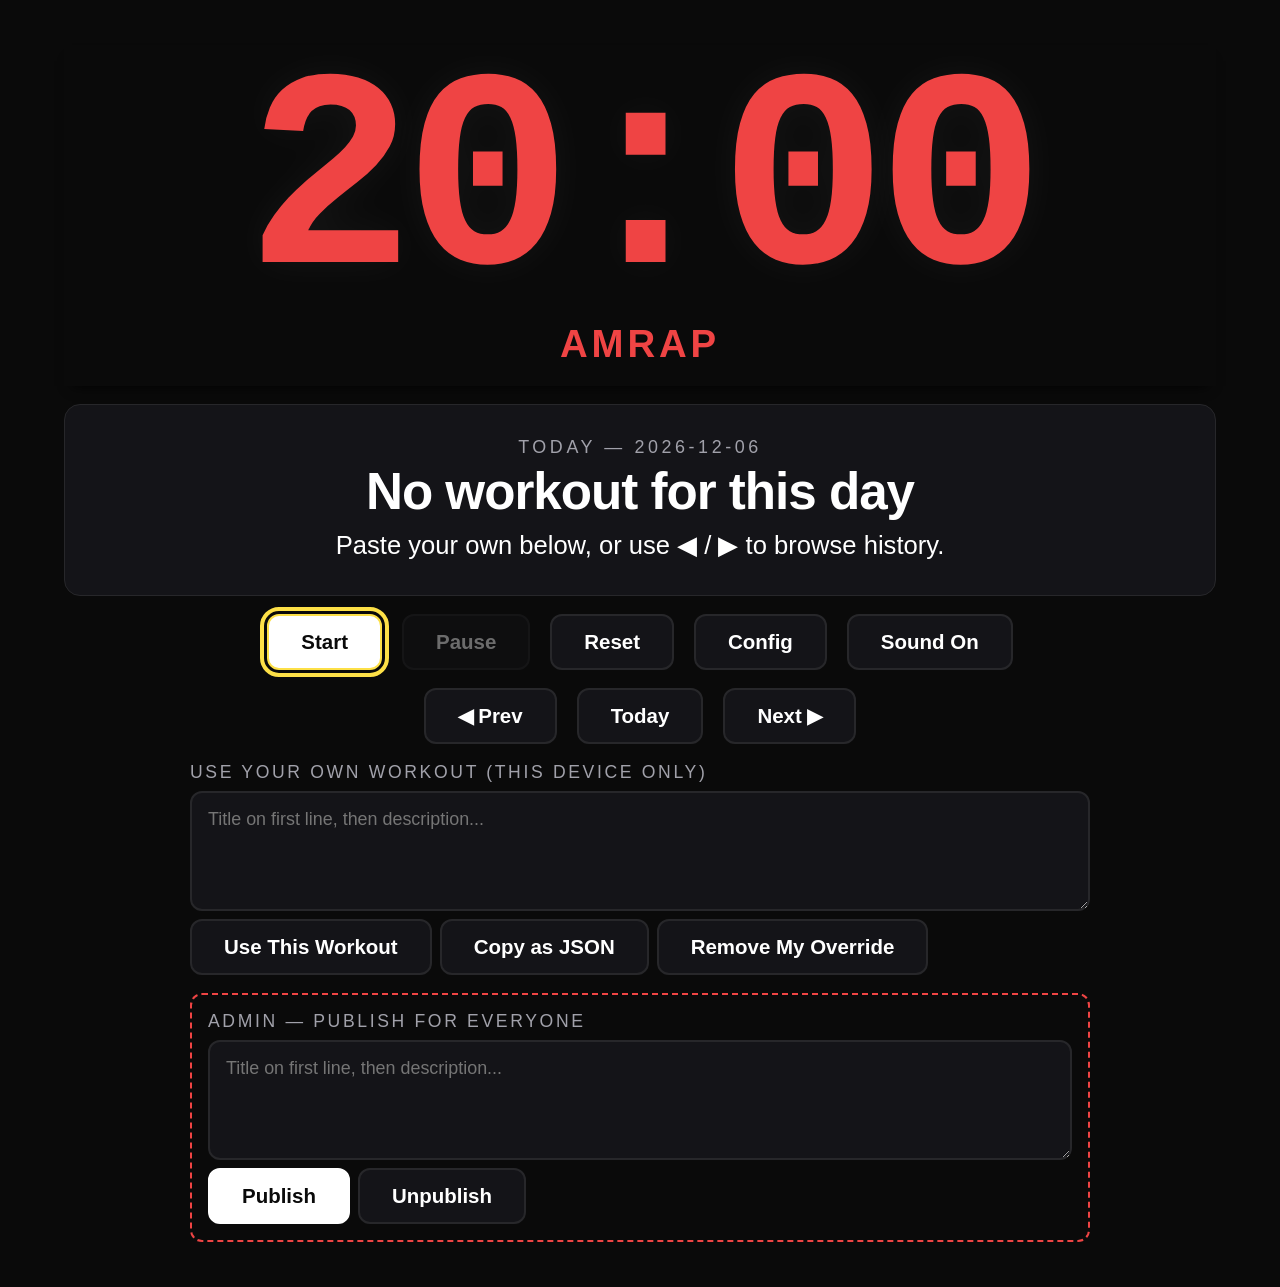
==== public/index.html @ 96ee786e "Add Worker + KV backend for owner-published workouts (Access-gated) Moves static files into public/," ====
<!doctype html>
<html lang="en">
<head>
  <meta charset="utf-8">
  <meta name="viewport" content="width=device-width, initial-scale=1, viewport-fit=cover">
  <meta name="theme-color" content="#0a0a0a">
  <title>boxclock</title>
  <link rel="stylesheet" href="styles.css">
</head>
<body>
  <main id="app" class="app" data-kind="idle">
    <section class="timer-area" aria-live="polite">
      <div id="timer" class="timer" aria-label="Timer">20:00</div>
      <div class="status-line">
        <span id="segment-label" class="segment-label">Ready</span>
        <span id="round-info" class="round-info" hidden></span>
      </div>
    </section>

    <section class="workout-area">
      <div class="workout-date" id="workout-date"></div>
      <h1 id="workout-title" class="workout-title">No workout loaded</h1>
      <pre id="workout-body" class="workout-body"></pre>
    </section>

    <nav class="controls" aria-label="Timer controls">
      <button id="btn-start" class="btn btn-primary" type="button">Start</button>
      <button id="btn-pause" class="btn" type="button" disabled>Pause</button>
      <button id="btn-reset" class="btn" type="button">Reset</button>
      <button id="btn-config" class="btn" type="button">Config</button>
      <button id="btn-mute" class="btn" type="button" aria-pressed="false">Sound On</button>
    </nav>

    <nav class="day-nav" aria-label="Day navigation">
      <button id="btn-prev" class="btn" type="button" aria-label="Previous day">&#9664; Prev</button>
      <button id="btn-today" class="btn" type="button">Today</button>
      <button id="btn-next" class="btn" type="button" aria-label="Next day">Next &#9654;</button>
    </nav>

    <section class="paste-area">
      <label for="paste-box" class="paste-label">Use your own workout (this device only)</label>
      <textarea id="paste-box" class="paste-box" rows="4" placeholder="Title on first line, then description..."></textarea>
      <div class="paste-actions">
        <button id="btn-paste-save" class="btn" type="button">Use This Workout</button>
        <button id="btn-paste-copy" class="btn" type="button">Copy as JSON</button>
        <button id="btn-paste-clear" class="btn" type="button">Remove My Override</button>
      </div>
    </section>

    <section class="admin-area" id="admin-area" hidden>
      <label for="admin-box" class="paste-label">Admin — publish for everyone</label>
      <textarea id="admin-box" class="paste-box" rows="4" placeholder="Title on first line, then description..."></textarea>
      <div class="paste-actions">
        <button id="btn-admin-publish" class="btn btn-primary" type="button">Publish</button>
        <button id="btn-admin-delete" class="btn" type="button">Unpublish</button>
        <span id="admin-status" class="admin-status" aria-live="polite"></span>
      </div>
    </section>
  </main>

  <dialog id="config-dialog" class="config-dialog" aria-labelledby="config-title">
    <form method="dialog" class="config-form" id="config-form">
      <h2 id="config-title">Timer Config</h2>

      <div class="preset-grid" role="tablist" aria-label="Timer presets">
        <button type="button" class="preset-btn" data-preset="amrap" data-index="1">1. AMRAP</button>
        <button type="button" class="preset-btn" data-preset="forTime" data-index="2">2. For Time</button>
        <button type="button" class="preset-btn" data-preset="emom" data-index="3">3. EMOM</button>
        <button type="button" class="preset-btn" data-preset="intervals" data-index="4">4. Intervals</button>
        <button type="button" class="preset-btn" data-preset="stopwatch" data-index="5">5. Stopwatch</button>
        <button type="button" class="preset-btn" data-preset="circuit" data-index="6">6. Circuit</button>
      </div>

      <div id="config-fields" class="config-fields"></div>

      <div class="config-actions">
        <button type="button" id="btn-config-save" class="btn btn-primary">Save</button>
        <button type="button" id="btn-config-cancel" class="btn">Cancel</button>
      </div>
    </form>
  </dialog>

  <script type="module" src="app.js"></script>
</body>
</html>
---- public/styles.css ----
:root {
  --bg: #0a0a0a;
  --fg: #ffffff;
  --muted: #a1a1aa;
  --panel: #141418;
  --border: #27272a;
  --accent: #ffffff;
  --accent-work: #ef4444;
  --accent-rest: #22c55e;
  --accent-station: #3b82f6;
  --focus: #fde047;
  --safe: 5vh 5vw;
}

* { box-sizing: border-box; }

html, body {
  margin: 0;
  padding: 0;
  background: var(--bg);
  color: var(--fg);
  font-family: -apple-system, BlinkMacSystemFont, "Segoe UI", Roboto, sans-serif;
  min-height: 100vh;
}

/* overflow-x: clip avoids making the body a scroll container, which
   would break position: sticky on the timer. Clip is visually the same
   as hidden here. */
html { overflow-x: clip; }

body {
  /* TV overscan safe area */
  padding: var(--safe);
}

.app {
  display: grid;
  grid-template-rows: auto auto auto auto auto;
  gap: clamp(1rem, 2vh, 2rem);
  max-width: 1600px;
  margin: 0 auto;
  transition: --accent 400ms ease;
}

/* --- Timer --- */

.timer-area {
  text-align: center;
  padding: 1rem 0 1.25rem;
  position: sticky;
  top: 0;
  z-index: 10;
  background: var(--bg);
  /* Soft fade into the content below so scrolling text doesn't butt up hard */
  box-shadow: 0 8px 12px -8px rgba(0, 0, 0, 0.9);
}

.timer {
  font-family: ui-monospace, "SF Mono", Menlo, Consolas, monospace;
  font-size: clamp(8rem, 22vw, 20rem);
  font-weight: 700;
  line-height: 0.9;
  letter-spacing: -0.04em;
  font-variant-numeric: tabular-nums;
  color: var(--accent);
  transition: color 250ms ease;
  text-shadow: 0 0 40px rgba(255,255,255,0.05);
}

.status-line {
  margin-top: 0.5rem;
  display: flex;
  justify-content: center;
  gap: clamp(1rem, 3vw, 3rem);
  align-items: baseline;
  flex-wrap: wrap;
}

.segment-label {
  font-size: clamp(1.5rem, 3vw, 3rem);
  font-weight: 800;
  text-transform: uppercase;
  letter-spacing: 0.1em;
  color: var(--accent);
  transition: color 250ms ease;
}

.round-info {
  font-size: clamp(1rem, 2vw, 2rem);
  font-weight: 500;
  color: var(--muted);
  font-variant-numeric: tabular-nums;
}

/* Segment-kind accents */
.app[data-kind="work"]    { --accent: var(--accent-work); }
.app[data-kind="rest"]    { --accent: var(--accent-rest); }
.app[data-kind="station"] { --accent: var(--accent-station); }
.app[data-kind="done"]    { --accent: var(--accent-rest); }
.app[data-kind="pre"]     { --accent: var(--focus); }

/* Pulsing in last 3 seconds of a segment */
.app[data-warn="true"] .timer { animation: pulse 1s ease-in-out infinite; }
@keyframes pulse {
  0%, 100% { transform: scale(1); }
  50% { transform: scale(1.03); }
}

/* --- Workout card --- */

.workout-area {
  background: var(--panel);
  border: 1px solid var(--border);
  border-radius: 1rem;
  padding: clamp(1rem, 3vw, 2rem);
  text-align: center;
}

.workout-date {
  font-size: clamp(0.9rem, 1.4vw, 1.25rem);
  color: var(--muted);
  text-transform: uppercase;
  letter-spacing: 0.2em;
  margin-bottom: 0.25rem;
}

.workout-title {
  font-size: clamp(2rem, 4vw, 4rem);
  margin: 0 0 0.5rem 0;
  font-weight: 800;
  letter-spacing: -0.02em;
}

.workout-body {
  font-size: clamp(1.25rem, 2vw, 2.5rem);
  white-space: pre-wrap;
  margin: 0;
  font-family: inherit;
  line-height: 1.3;
  color: var(--fg);
}

/* --- Buttons --- */

.controls, .day-nav {
  display: flex;
  flex-wrap: wrap;
  gap: clamp(0.5rem, 1vw, 1rem);
  justify-content: center;
}

.btn {
  appearance: none;
  background: var(--panel);
  color: var(--fg);
  border: 2px solid var(--border);
  border-radius: 0.75rem;
  padding: clamp(0.75rem, 1.5vh, 1.25rem) clamp(1rem, 2.5vw, 2rem);
  font-size: clamp(1rem, 1.6vw, 1.5rem);
  font-weight: 600;
  cursor: pointer;
  min-width: 7rem;
  min-height: 3.5rem;
  transition: transform 100ms ease, border-color 150ms ease, background 150ms ease;
  font-family: inherit;
}

.btn:hover:not(:disabled) { border-color: var(--muted); }
.btn:active:not(:disabled) { transform: scale(0.97); }

.btn:focus-visible {
  outline: 4px solid var(--focus);
  outline-offset: 3px;
  border-color: var(--focus);
}

.btn:disabled {
  opacity: 0.4;
  cursor: not-allowed;
}

.btn-primary {
  background: var(--fg);
  color: var(--bg);
  border-color: var(--fg);
}
.btn-primary:hover:not(:disabled) { border-color: var(--focus); }

/* --- Paste box --- */

.paste-area {
  display: grid;
  gap: 0.5rem;
  max-width: 900px;
  margin: 0 auto;
  width: 100%;
}

.paste-label {
  font-size: clamp(0.9rem, 1.4vw, 1.1rem);
  color: var(--muted);
  text-transform: uppercase;
  letter-spacing: 0.15em;
}

.paste-box {
  width: 100%;
  background: var(--panel);
  color: var(--fg);
  border: 2px solid var(--border);
  border-radius: 0.75rem;
  padding: 1rem;
  font-size: clamp(1rem, 1.4vw, 1.25rem);
  font-family: inherit;
  resize: vertical;
}

.paste-box:focus-visible {
  outline: 4px solid var(--focus);
  outline-offset: 2px;
  border-color: var(--focus);
}

.paste-actions {
  display: flex;
  gap: 0.5rem;
  flex-wrap: wrap;
  align-items: center;
}

/* --- Admin area (only visible with ?admin=1) --- */

.admin-area {
  display: grid;
  gap: 0.5rem;
  max-width: 900px;
  margin: 0 auto;
  width: 100%;
  padding: 1rem;
  border: 2px dashed var(--accent-work);
  border-radius: 0.75rem;
}

.admin-status {
  color: var(--muted);
  font-size: clamp(0.9rem, 1.4vw, 1.1rem);
  margin-left: 0.5rem;
}
.admin-status[data-state="ok"]   { color: var(--accent-rest); }
.admin-status[data-state="err"]  { color: var(--accent-work); }

/* --- Config dialog --- */

.config-dialog {
  background: var(--panel);
  color: var(--fg);
  border: 2px solid var(--border);
  border-radius: 1rem;
  padding: clamp(1rem, 3vw, 2rem);
  max-width: min(90vw, 700px);
  width: 100%;
  max-height: 90vh;
  overflow: auto;
}

.config-dialog::backdrop {
  background: rgba(0, 0, 0, 0.75);
  backdrop-filter: blur(4px);
}

.config-dialog h2 {
  margin: 0 0 1rem 0;
  font-size: clamp(1.5rem, 2.5vw, 2rem);
}

.preset-grid {
  display: grid;
  grid-template-columns: repeat(auto-fit, minmax(140px, 1fr));
  gap: 0.5rem;
  margin-bottom: 1.5rem;
}

.preset-btn {
  appearance: none;
  background: var(--bg);
  color: var(--fg);
  border: 2px solid var(--border);
  border-radius: 0.5rem;
  padding: 0.75rem;
  font-size: clamp(0.9rem, 1.4vw, 1.1rem);
  font-weight: 600;
  cursor: pointer;
  font-family: inherit;
}

.preset-btn:focus-visible {
  outline: 3px solid var(--focus);
  outline-offset: 2px;
}

.preset-btn[aria-selected="true"] {
  background: var(--fg);
  color: var(--bg);
  border-color: var(--fg);
}

.config-fields {
  display: grid;
  gap: 1rem;
  margin-bottom: 1.5rem;
}

.config-fields label {
  display: grid;
  gap: 0.25rem;
  font-size: clamp(0.95rem, 1.4vw, 1.1rem);
}

.config-fields .hint {
  color: var(--muted);
  font-size: 0.9em;
}

.config-fields input[type="number"],
.config-fields input[type="text"] {
  background: var(--bg);
  color: var(--fg);
  border: 2px solid var(--border);
  border-radius: 0.5rem;
  padding: 0.6rem 0.75rem;
  font-size: clamp(1rem, 1.4vw, 1.1rem);
  font-family: inherit;
}

.config-fields input:focus-visible {
  outline: 3px solid var(--focus);
  outline-offset: 2px;
  border-color: var(--focus);
}

.stations-list {
  display: grid;
  gap: 0.5rem;
}

.station-row {
  display: grid;
  grid-template-columns: 1fr 6rem auto;
  gap: 0.5rem;
  align-items: center;
}

.station-row input[type="text"] { min-width: 0; }

.station-actions {
  display: flex;
  gap: 0.5rem;
  justify-content: flex-end;
}

.btn-sm {
  min-width: auto;
  min-height: auto;
  padding: 0.5rem 0.75rem;
  font-size: 0.95rem;
}

.config-actions {
  display: flex;
  justify-content: flex-end;
  gap: 0.5rem;
}

/* --- Responsive --- */

@media (max-width: 640px) {
  :root { --safe: 2vh 3vw; }
  .timer { font-size: clamp(5rem, 28vw, 10rem); }
  .btn { min-width: 5.5rem; }
  .station-row { grid-template-columns: 1fr 5rem auto; }
}

@media (min-width: 1200px) {
  /* Likely a TV — keep generous spacing */
  .controls, .day-nav { gap: 1.25rem; }
}

/* Reduce motion */
@media (prefers-reduced-motion: reduce) {
  .app[data-warn="true"] .timer { animation: none; }
  * { transition: none !important; }
}
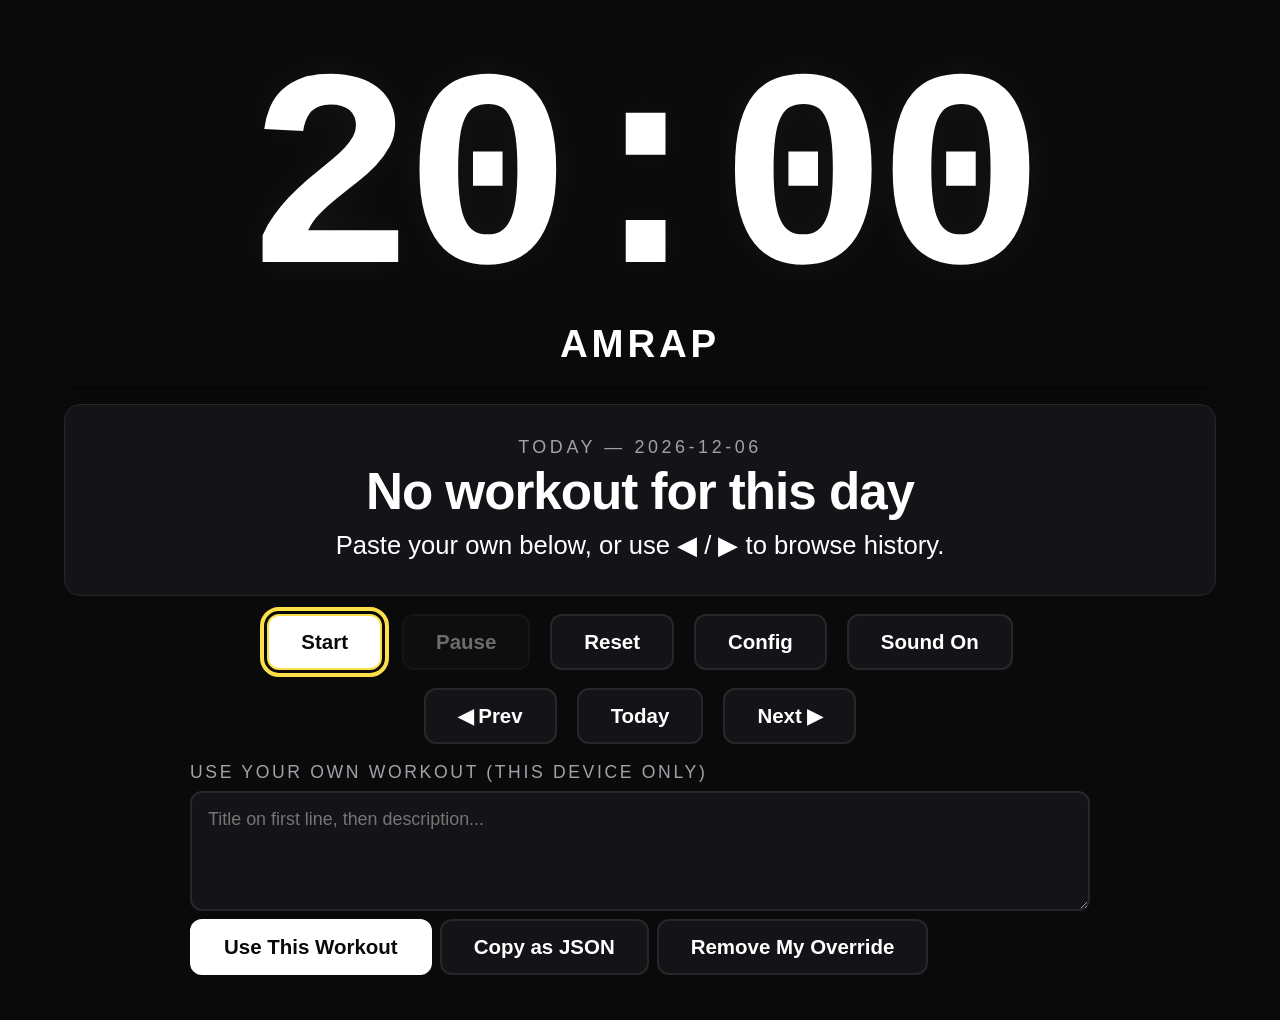
==== commit 983eae06: "UI polish: neutral idle timer, primary paste button, admin banner 1. Timer/label stay white-on-black" ====
--- a/public/index.html
+++ b/public/index.html
@@ -8,6 +8,7 @@
   <link rel="stylesheet" href="styles.css">
 </head>
 <body>
+  <div id="admin-banner" class="admin-banner" hidden>Admin Mode &middot; Publish enabled</div>
   <main id="app" class="app" data-kind="idle">
     <section class="timer-area" aria-live="polite">
       <div id="timer" class="timer" aria-label="Timer">20:00</div>
@@ -41,7 +42,7 @@
       <label for="paste-box" class="paste-label">Use your own workout (this device only)</label>
       <textarea id="paste-box" class="paste-box" rows="4" placeholder="Title on first line, then description..."></textarea>
       <div class="paste-actions">
-        <button id="btn-paste-save" class="btn" type="button">Use This Workout</button>
+        <button id="btn-paste-save" class="btn btn-primary" type="button">Use This Workout</button>
         <button id="btn-paste-copy" class="btn" type="button">Copy as JSON</button>
         <button id="btn-paste-clear" class="btn" type="button">Remove My Override</button>
       </div>
--- a/public/styles.css
+++ b/public/styles.css
@@ -228,7 +228,29 @@
   align-items: center;
 }
 
+/* --- Admin mode banner (only visible with ?admin=1) --- */
+
+.admin-banner[hidden] { display: none; }
+
+.admin-banner {
+  /* Negative margin escapes the body's safe-area padding so the bar
+     spans the full viewport. Inner padding keeps the text inside the
+     5% TV-safe zone. */
+  margin: -5vh -5vw 1.5rem;
+  padding: 0.6rem 5vw;
+  background: var(--accent-work);
+  color: #fff;
+  text-align: center;
+  font-weight: 800;
+  text-transform: uppercase;
+  letter-spacing: 0.2em;
+  font-size: clamp(0.8rem, 1.2vw, 1rem);
+}
+
 /* --- Admin area (only visible with ?admin=1) --- */
+
+/* [hidden] must win over display: grid below. */
+.admin-area[hidden] { display: none; }
 
 .admin-area {
   display: grid;
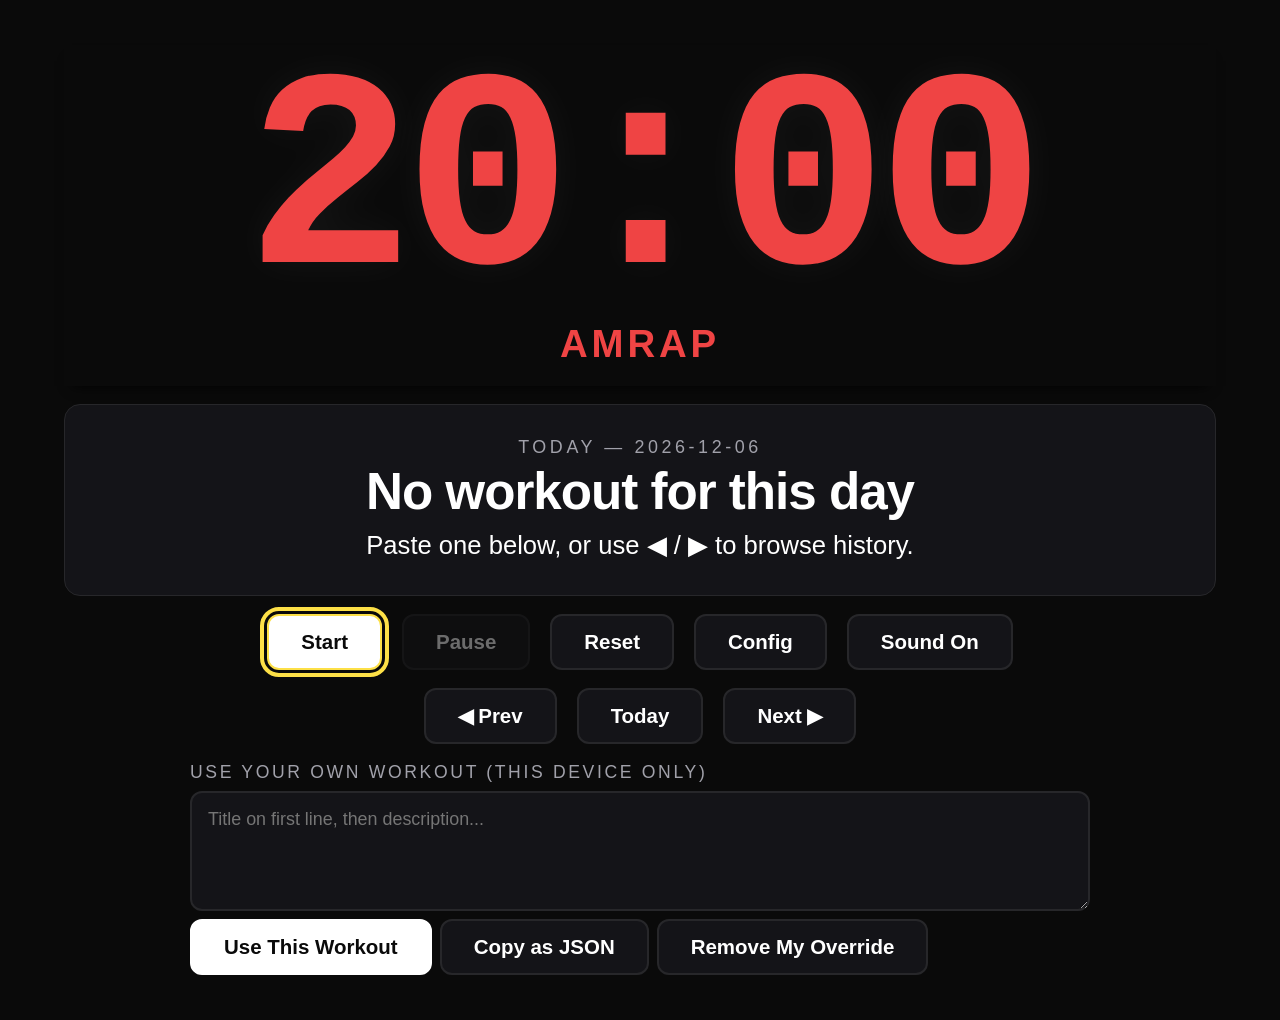
==== commit 17c3d70c: "Move admin UI from ?admin=1 to /admin (Access-gated path) Before: admin mode activated on ?admin=1 q" ====
--- a/public/index.html
+++ b/public/index.html
@@ -4,6 +4,10 @@
   <meta charset="utf-8">
   <meta name="viewport" content="width=device-width, initial-scale=1, viewport-fit=cover">
   <meta name="theme-color" content="#0a0a0a">
+  <!-- Anchors asset URLs to the site root so the app loads correctly
+       when served at /admin (Cloudflare Access-gated path) and not
+       just at /. Without this, /admin/styles.css etc. would 404. -->
+  <base href="/">
   <title>boxclock</title>
   <link rel="stylesheet" href="styles.css">
 </head>
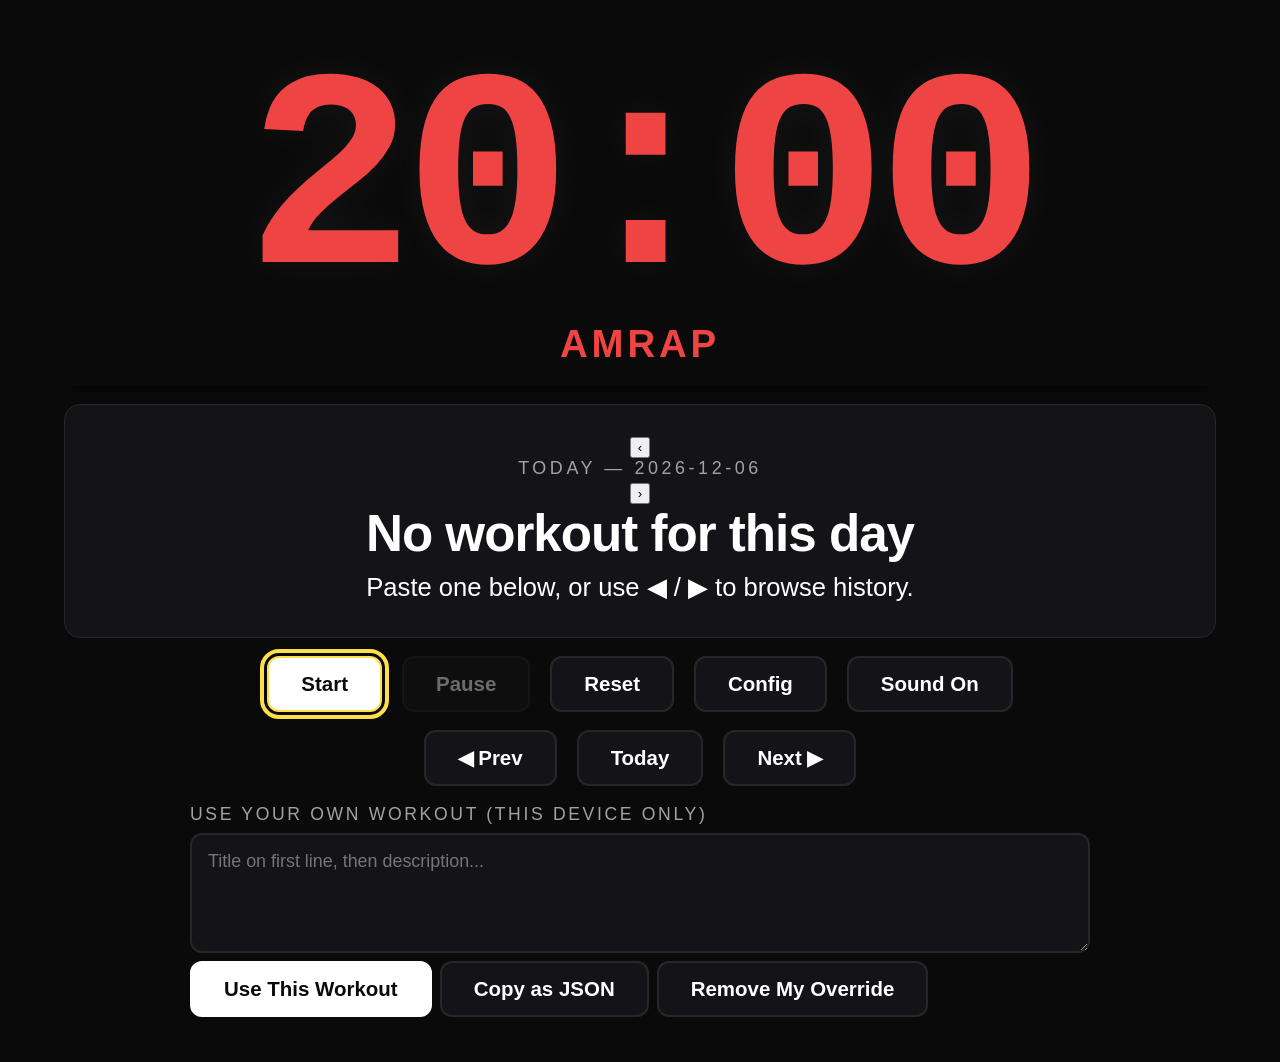
==== commit 722bba02: "UI polish round 2: spacing, date picker, sound icon, config modal Four changes bundled together — al" ====
--- a/public/index.html
+++ b/public/index.html
@@ -23,7 +23,11 @@
     </section>
 
     <section class="workout-area">
-      <div class="workout-date" id="workout-date"></div>
+      <div class="date-row">
+        <button id="btn-date-prev" class="date-arrow" type="button" aria-label="Previous day">&lsaquo;</button>
+        <div class="workout-date" id="workout-date"></div>
+        <button id="btn-date-next" class="date-arrow" type="button" aria-label="Next day">&rsaquo;</button>
+      </div>
       <h1 id="workout-title" class="workout-title">No workout loaded</h1>
       <pre id="workout-body" class="workout-body"></pre>
     </section>
@@ -33,7 +37,18 @@
       <button id="btn-pause" class="btn" type="button" disabled>Pause</button>
       <button id="btn-reset" class="btn" type="button">Reset</button>
       <button id="btn-config" class="btn" type="button">Config</button>
-      <button id="btn-mute" class="btn" type="button" aria-pressed="false">Sound On</button>
+      <button id="btn-mute" class="btn btn-icon" type="button" aria-pressed="false" aria-label="Toggle sound">
+        <svg class="icon icon-sound-on" viewBox="0 0 24 24" width="28" height="28" fill="none" stroke="currentColor" stroke-width="2" stroke-linecap="round" stroke-linejoin="round" aria-hidden="true">
+          <polygon points="11 5 6 9 2 9 2 15 6 15 11 19 11 5"/>
+          <path d="M19.07 4.93a10 10 0 0 1 0 14.14"/>
+          <path d="M15.54 8.46a5 5 0 0 1 0 7.07"/>
+        </svg>
+        <svg class="icon icon-sound-off" viewBox="0 0 24 24" width="28" height="28" fill="none" stroke="currentColor" stroke-width="2" stroke-linecap="round" stroke-linejoin="round" aria-hidden="true">
+          <polygon points="11 5 6 9 2 9 2 15 6 15 11 19 11 5"/>
+          <line x1="23" y1="9" x2="17" y2="15"/>
+          <line x1="17" y1="9" x2="23" y2="15"/>
+        </svg>
+      </button>
     </nav>
 
     <nav class="day-nav" aria-label="Day navigation">
--- a/public/styles.css
+++ b/public/styles.css
@@ -36,7 +36,7 @@
 .app {
   display: grid;
   grid-template-rows: auto auto auto auto auto;
-  gap: clamp(1rem, 2vh, 2rem);
+  gap: clamp(0.5rem, 1.2vh, 1.25rem);
   max-width: 1600px;
   margin: 0 auto;
   transition: --accent 400ms ease;
@@ -112,16 +112,46 @@
   background: var(--panel);
   border: 1px solid var(--border);
   border-radius: 1rem;
-  padding: clamp(1rem, 3vw, 2rem);
+  padding: clamp(0.75rem, 2.5vw, 2rem);
   text-align: center;
 }
 
+/* Date row: ‹  TODAY — 2026-04-22  › */
+.date-row {
+  display: flex;
+  align-items: center;
+  justify-content: center;
+  gap: 0.5rem;
+  margin-bottom: 0.5rem;
+}
+
 .workout-date {
-  font-size: clamp(0.9rem, 1.4vw, 1.25rem);
+  font-size: clamp(0.95rem, 1.5vw, 1.35rem);
   color: var(--muted);
   text-transform: uppercase;
   letter-spacing: 0.2em;
-  margin-bottom: 0.25rem;
+  font-variant-numeric: tabular-nums;
+  white-space: nowrap;
+}
+
+.date-arrow {
+  appearance: none;
+  background: transparent;
+  border: none;
+  color: var(--muted);
+  font-size: clamp(1.5rem, 3vw, 2.25rem);
+  line-height: 1;
+  cursor: pointer;
+  padding: 0.25rem 0.75rem;
+  border-radius: 0.5rem;
+  font-family: inherit;
+  transition: color 120ms ease, background 120ms ease;
+}
+.date-arrow:hover { color: var(--fg); background: rgba(255, 255, 255, 0.05); }
+.date-arrow:focus-visible {
+  outline: 3px solid var(--focus);
+  outline-offset: 2px;
+  color: var(--fg);
 }
 
 .workout-title {
@@ -185,6 +215,22 @@
   border-color: var(--fg);
 }
 .btn-primary:hover:not(:disabled) { border-color: var(--focus); }
+
+/* Icon-only button (speaker mute toggle).
+   Width is narrower than a label-text button and the two SVGs share
+   the same slot, with aria-pressed driving which one is visible. */
+.btn-icon {
+  min-width: 4rem;
+  padding-left: 1rem;
+  padding-right: 1rem;
+  display: inline-flex;
+  align-items: center;
+  justify-content: center;
+}
+.btn-icon .icon { display: block; }
+#btn-mute[aria-pressed="false"] .icon-sound-off { display: none; }
+#btn-mute[aria-pressed="true"]  .icon-sound-on  { display: none; }
+#btn-mute[aria-pressed="true"]  { color: var(--muted); }
 
 /* --- Paste box --- */
 
@@ -297,9 +343,11 @@
 
 .preset-grid {
   display: grid;
-  grid-template-columns: repeat(auto-fit, minmax(140px, 1fr));
-  gap: 0.5rem;
-  margin-bottom: 1.5rem;
+  grid-template-columns: repeat(auto-fit, minmax(150px, 1fr));
+  gap: 0.5rem;
+  margin-bottom: 1.25rem;
+  padding-bottom: 1.25rem;
+  border-bottom: 1px solid var(--border);
 }
 
 .preset-btn {
@@ -308,12 +356,15 @@
   color: var(--fg);
   border: 2px solid var(--border);
   border-radius: 0.5rem;
-  padding: 0.75rem;
-  font-size: clamp(0.9rem, 1.4vw, 1.1rem);
+  padding: 0.85rem 0.75rem;
+  font-size: clamp(0.95rem, 1.5vw, 1.1rem);
   font-weight: 600;
   cursor: pointer;
   font-family: inherit;
-}
+  min-height: 3rem;
+  transition: border-color 120ms ease, background 120ms ease;
+}
+.preset-btn:hover:not([aria-selected="true"]) { border-color: var(--muted); }
 
 .preset-btn:focus-visible {
   outline: 3px solid var(--focus);
@@ -324,23 +375,28 @@
   background: var(--fg);
   color: var(--bg);
   border-color: var(--fg);
+  box-shadow: 0 0 0 3px rgba(255, 255, 255, 0.08);
 }
 
 .config-fields {
   display: grid;
-  gap: 1rem;
-  margin-bottom: 1.5rem;
-}
+  gap: 0.875rem;
+  margin-bottom: 1.25rem;
+}
+.config-fields:empty { margin-bottom: 0; }
 
 .config-fields label {
   display: grid;
-  gap: 0.25rem;
-  font-size: clamp(0.95rem, 1.4vw, 1.1rem);
+  gap: 0.35rem;
+  font-size: clamp(0.95rem, 1.4vw, 1.05rem);
+  font-weight: 500;
 }
 
 .config-fields .hint {
   color: var(--muted);
   font-size: 0.9em;
+  font-weight: 400;
+  font-variant-numeric: tabular-nums;
 }
 
 .config-fields input[type="number"],
@@ -396,10 +452,18 @@
 /* --- Responsive --- */
 
 @media (max-width: 640px) {
-  :root { --safe: 2vh 3vw; }
+  /* No TV overscan on phones — reclaim the edge padding for content. */
+  :root { --safe: 1.25vh 3vw; }
   .timer { font-size: clamp(5rem, 28vw, 10rem); }
-  .btn { min-width: 5.5rem; }
+  .timer-area { padding: 0.5rem 0 0.75rem; }
+  .btn { min-width: 5.5rem; min-height: 3rem; padding: 0.6rem 1rem; }
   .station-row { grid-template-columns: 1fr 5rem auto; }
+  .app { gap: 0.6rem; }
+  .workout-area { padding: 0.75rem 1rem; }
+  .workout-title { font-size: clamp(1.5rem, 6vw, 2.5rem); }
+  .workout-body { font-size: clamp(1rem, 4.5vw, 1.5rem); }
+  .controls, .day-nav, .paste-actions { gap: 0.4rem; }
+  .paste-box { padding: 0.6rem; }
 }
 
 @media (min-width: 1200px) {
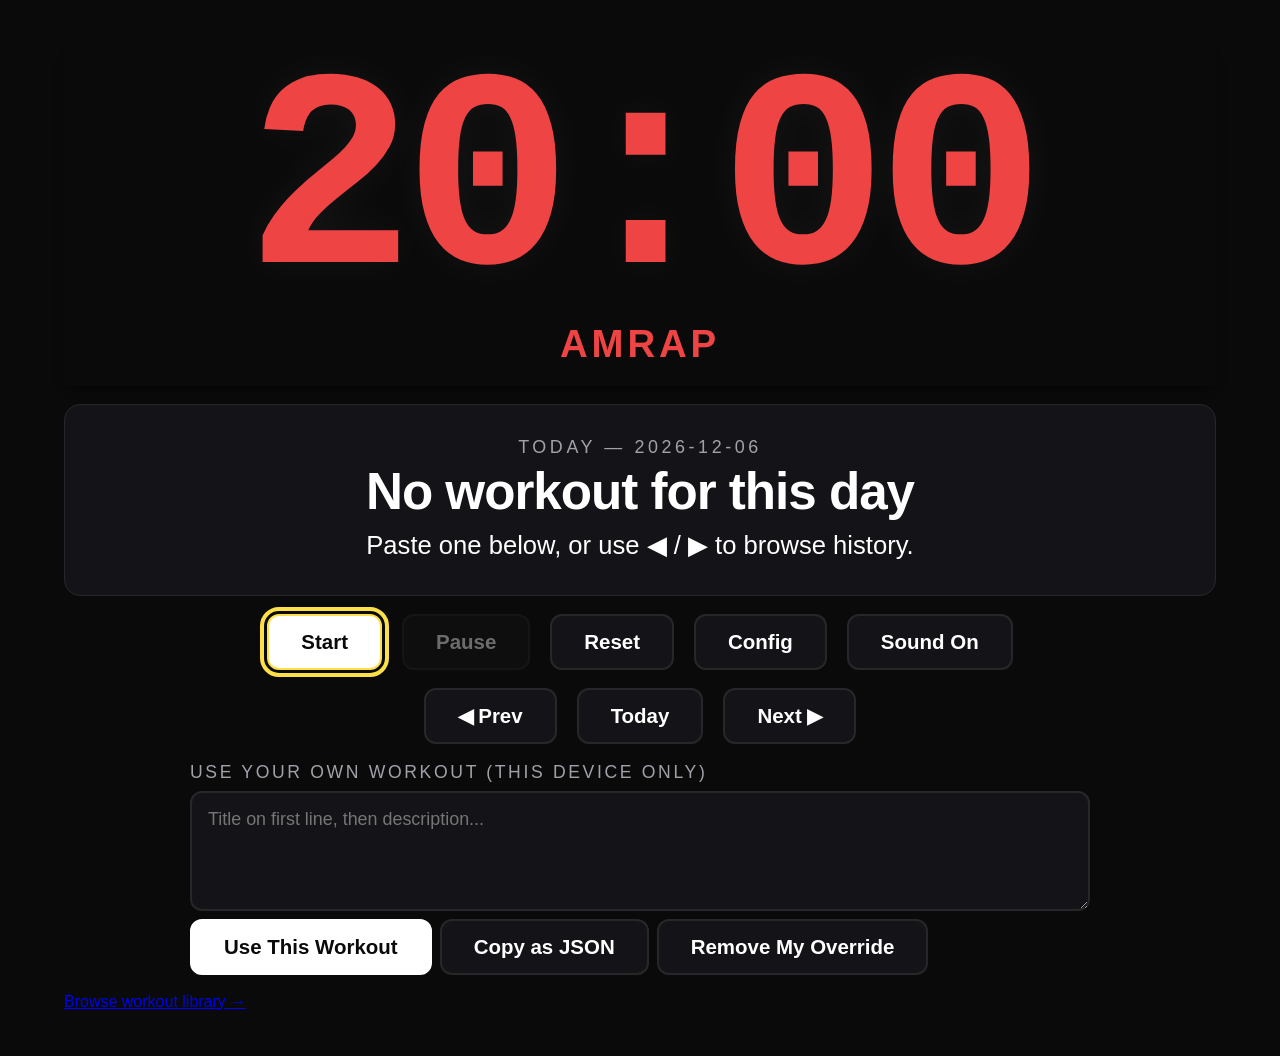
==== commit 9f36eedc: "Add /wod workout library page + footer link from home Adds a browseable archive of owner-published W" ====
--- a/public/index.html
+++ b/public/index.html
@@ -23,11 +23,7 @@
     </section>
 
     <section class="workout-area">
-      <div class="date-row">
-        <button id="btn-date-prev" class="date-arrow" type="button" aria-label="Previous day">&lsaquo;</button>
-        <div class="workout-date" id="workout-date"></div>
-        <button id="btn-date-next" class="date-arrow" type="button" aria-label="Next day">&rsaquo;</button>
-      </div>
+      <div class="workout-date" id="workout-date"></div>
       <h1 id="workout-title" class="workout-title">No workout loaded</h1>
       <pre id="workout-body" class="workout-body"></pre>
     </section>
@@ -37,18 +33,7 @@
       <button id="btn-pause" class="btn" type="button" disabled>Pause</button>
       <button id="btn-reset" class="btn" type="button">Reset</button>
       <button id="btn-config" class="btn" type="button">Config</button>
-      <button id="btn-mute" class="btn btn-icon" type="button" aria-pressed="false" aria-label="Toggle sound">
-        <svg class="icon icon-sound-on" viewBox="0 0 24 24" width="28" height="28" fill="none" stroke="currentColor" stroke-width="2" stroke-linecap="round" stroke-linejoin="round" aria-hidden="true">
-          <polygon points="11 5 6 9 2 9 2 15 6 15 11 19 11 5"/>
-          <path d="M19.07 4.93a10 10 0 0 1 0 14.14"/>
-          <path d="M15.54 8.46a5 5 0 0 1 0 7.07"/>
-        </svg>
-        <svg class="icon icon-sound-off" viewBox="0 0 24 24" width="28" height="28" fill="none" stroke="currentColor" stroke-width="2" stroke-linecap="round" stroke-linejoin="round" aria-hidden="true">
-          <polygon points="11 5 6 9 2 9 2 15 6 15 11 19 11 5"/>
-          <line x1="23" y1="9" x2="17" y2="15"/>
-          <line x1="17" y1="9" x2="23" y2="15"/>
-        </svg>
-      </button>
+      <button id="btn-mute" class="btn" type="button" aria-pressed="false">Sound On</button>
     </nav>
 
     <nav class="day-nav" aria-label="Day navigation">
@@ -76,6 +61,18 @@
         <span id="admin-status" class="admin-status" aria-live="polite"></span>
       </div>
     </section>
+
+    <section class="library-area" id="library-area" hidden>
+      <a href="/" class="library-back">&larr; Back to timer</a>
+      <h1 class="library-title">Workout Library</h1>
+      <p class="library-sub" id="library-sub">Recent published workouts</p>
+      <div id="library-list" class="library-list" aria-live="polite"></div>
+      <p id="library-empty" class="library-empty" hidden>No published workouts yet.</p>
+    </section>
+
+    <footer class="page-footer">
+      <a href="/wod" class="footer-link">Browse workout library &rarr;</a>
+    </footer>
   </main>
 
   <dialog id="config-dialog" class="config-dialog" aria-labelledby="config-title">
--- a/public/styles.css
+++ b/public/styles.css
@@ -36,7 +36,7 @@
 .app {
   display: grid;
   grid-template-rows: auto auto auto auto auto;
-  gap: clamp(0.5rem, 1.2vh, 1.25rem);
+  gap: clamp(1rem, 2vh, 2rem);
   max-width: 1600px;
   margin: 0 auto;
   transition: --accent 400ms ease;
@@ -112,46 +112,16 @@
   background: var(--panel);
   border: 1px solid var(--border);
   border-radius: 1rem;
-  padding: clamp(0.75rem, 2.5vw, 2rem);
+  padding: clamp(1rem, 3vw, 2rem);
   text-align: center;
 }
 
-/* Date row: ‹  TODAY — 2026-04-22  › */
-.date-row {
-  display: flex;
-  align-items: center;
-  justify-content: center;
-  gap: 0.5rem;
-  margin-bottom: 0.5rem;
-}
-
 .workout-date {
-  font-size: clamp(0.95rem, 1.5vw, 1.35rem);
+  font-size: clamp(0.9rem, 1.4vw, 1.25rem);
   color: var(--muted);
   text-transform: uppercase;
   letter-spacing: 0.2em;
-  font-variant-numeric: tabular-nums;
-  white-space: nowrap;
-}
-
-.date-arrow {
-  appearance: none;
-  background: transparent;
-  border: none;
-  color: var(--muted);
-  font-size: clamp(1.5rem, 3vw, 2.25rem);
-  line-height: 1;
-  cursor: pointer;
-  padding: 0.25rem 0.75rem;
-  border-radius: 0.5rem;
-  font-family: inherit;
-  transition: color 120ms ease, background 120ms ease;
-}
-.date-arrow:hover { color: var(--fg); background: rgba(255, 255, 255, 0.05); }
-.date-arrow:focus-visible {
-  outline: 3px solid var(--focus);
-  outline-offset: 2px;
-  color: var(--fg);
+  margin-bottom: 0.25rem;
 }
 
 .workout-title {
@@ -215,22 +185,6 @@
   border-color: var(--fg);
 }
 .btn-primary:hover:not(:disabled) { border-color: var(--focus); }
-
-/* Icon-only button (speaker mute toggle).
-   Width is narrower than a label-text button and the two SVGs share
-   the same slot, with aria-pressed driving which one is visible. */
-.btn-icon {
-  min-width: 4rem;
-  padding-left: 1rem;
-  padding-right: 1rem;
-  display: inline-flex;
-  align-items: center;
-  justify-content: center;
-}
-.btn-icon .icon { display: block; }
-#btn-mute[aria-pressed="false"] .icon-sound-off { display: none; }
-#btn-mute[aria-pressed="true"]  .icon-sound-on  { display: none; }
-#btn-mute[aria-pressed="true"]  { color: var(--muted); }
 
 /* --- Paste box --- */
 
@@ -343,11 +297,9 @@
 
 .preset-grid {
   display: grid;
-  grid-template-columns: repeat(auto-fit, minmax(150px, 1fr));
-  gap: 0.5rem;
-  margin-bottom: 1.25rem;
-  padding-bottom: 1.25rem;
-  border-bottom: 1px solid var(--border);
+  grid-template-columns: repeat(auto-fit, minmax(140px, 1fr));
+  gap: 0.5rem;
+  margin-bottom: 1.5rem;
 }
 
 .preset-btn {
@@ -356,15 +308,12 @@
   color: var(--fg);
   border: 2px solid var(--border);
   border-radius: 0.5rem;
-  padding: 0.85rem 0.75rem;
-  font-size: clamp(0.95rem, 1.5vw, 1.1rem);
+  padding: 0.75rem;
+  font-size: clamp(0.9rem, 1.4vw, 1.1rem);
   font-weight: 600;
   cursor: pointer;
   font-family: inherit;
-  min-height: 3rem;
-  transition: border-color 120ms ease, background 120ms ease;
-}
-.preset-btn:hover:not([aria-selected="true"]) { border-color: var(--muted); }
+}
 
 .preset-btn:focus-visible {
   outline: 3px solid var(--focus);
@@ -375,28 +324,23 @@
   background: var(--fg);
   color: var(--bg);
   border-color: var(--fg);
-  box-shadow: 0 0 0 3px rgba(255, 255, 255, 0.08);
 }
 
 .config-fields {
   display: grid;
-  gap: 0.875rem;
-  margin-bottom: 1.25rem;
-}
-.config-fields:empty { margin-bottom: 0; }
+  gap: 1rem;
+  margin-bottom: 1.5rem;
+}
 
 .config-fields label {
   display: grid;
-  gap: 0.35rem;
-  font-size: clamp(0.95rem, 1.4vw, 1.05rem);
-  font-weight: 500;
+  gap: 0.25rem;
+  font-size: clamp(0.95rem, 1.4vw, 1.1rem);
 }
 
 .config-fields .hint {
   color: var(--muted);
   font-size: 0.9em;
-  font-weight: 400;
-  font-variant-numeric: tabular-nums;
 }
 
 .config-fields input[type="number"],
@@ -452,23 +396,141 @@
 /* --- Responsive --- */
 
 @media (max-width: 640px) {
-  /* No TV overscan on phones — reclaim the edge padding for content. */
-  :root { --safe: 1.25vh 3vw; }
+  :root { --safe: 2vh 3vw; }
   .timer { font-size: clamp(5rem, 28vw, 10rem); }
-  .timer-area { padding: 0.5rem 0 0.75rem; }
-  .btn { min-width: 5.5rem; min-height: 3rem; padding: 0.6rem 1rem; }
+  .btn { min-width: 5.5rem; }
   .station-row { grid-template-columns: 1fr 5rem auto; }
-  .app { gap: 0.6rem; }
-  .workout-area { padding: 0.75rem 1rem; }
-  .workout-title { font-size: clamp(1.5rem, 6vw, 2.5rem); }
-  .workout-body { font-size: clamp(1rem, 4.5vw, 1.5rem); }
-  .controls, .day-nav, .paste-actions { gap: 0.4rem; }
-  .paste-box { padding: 0.6rem; }
 }
 
 @media (min-width: 1200px) {
   /* Likely a TV — keep generous spacing */
   .controls, .day-nav { gap: 1.25rem; }
+}
+
+/* --- Page footer (link to /wod library, kept low-key on purpose) --- */
+
+.page-footer {
+  margin-top: 1rem;
+  padding: 0.75rem 0;
+  text-align: center;
+}
+
+.footer-link {
+  color: var(--muted);
+  text-decoration: none;
+  font-size: clamp(0.85rem, 1.2vw, 1rem);
+  letter-spacing: 0.05em;
+  border-bottom: 1px solid transparent;
+  padding-bottom: 1px;
+  transition: color 120ms ease, border-color 120ms ease;
+}
+.footer-link:hover { color: var(--fg); border-bottom-color: var(--muted); }
+.footer-link:focus-visible {
+  outline: 3px solid var(--focus);
+  outline-offset: 4px;
+  color: var(--fg);
+}
+
+/* --- Workout library (/wod page) --- */
+
+.library-area[hidden] { display: none; }
+
+.library-area {
+  max-width: 900px;
+  margin: 0 auto;
+  width: 100%;
+  padding: 1rem 0;
+}
+
+.library-back {
+  display: inline-block;
+  color: var(--muted);
+  text-decoration: none;
+  font-size: clamp(0.9rem, 1.3vw, 1.05rem);
+  margin-bottom: 1rem;
+  padding: 0.5rem 0.75rem;
+  border-radius: 0.5rem;
+  transition: color 120ms ease, background 120ms ease;
+}
+.library-back:hover { color: var(--fg); background: rgba(255, 255, 255, 0.05); }
+.library-back:focus-visible {
+  outline: 3px solid var(--focus);
+  outline-offset: 2px;
+  color: var(--fg);
+}
+
+.library-title {
+  font-size: clamp(2rem, 4.5vw, 3.5rem);
+  font-weight: 800;
+  letter-spacing: -0.02em;
+  margin: 0;
+}
+
+.library-sub {
+  color: var(--muted);
+  font-size: clamp(0.95rem, 1.4vw, 1.15rem);
+  margin: 0 0 1.5rem 0;
+}
+
+.library-list {
+  display: grid;
+  gap: clamp(0.75rem, 2vw, 1.25rem);
+}
+
+.library-card {
+  background: var(--panel);
+  border: 1px solid var(--border);
+  border-radius: 1rem;
+  padding: clamp(1rem, 2.5vw, 1.75rem);
+  display: grid;
+  gap: 0.5rem;
+}
+
+.library-date {
+  font-size: clamp(0.8rem, 1.2vw, 0.95rem);
+  color: var(--muted);
+  text-transform: uppercase;
+  letter-spacing: 0.2em;
+  font-variant-numeric: tabular-nums;
+}
+
+.library-card-title {
+  font-size: clamp(1.5rem, 3vw, 2.25rem);
+  font-weight: 800;
+  margin: 0;
+  letter-spacing: -0.02em;
+}
+
+.library-card-body {
+  font-size: clamp(1rem, 1.6vw, 1.25rem);
+  white-space: pre-wrap;
+  margin: 0.25rem 0 0.5rem 0;
+  font-family: inherit;
+  line-height: 1.4;
+}
+
+.library-open {
+  justify-self: start;
+  color: var(--muted);
+  text-decoration: none;
+  font-size: clamp(0.9rem, 1.3vw, 1.05rem);
+  padding: 0.4rem 0.75rem;
+  border: 1px solid var(--border);
+  border-radius: 0.5rem;
+  transition: color 120ms ease, border-color 120ms ease;
+}
+.library-open:hover { color: var(--fg); border-color: var(--muted); }
+.library-open:focus-visible {
+  outline: 3px solid var(--focus);
+  outline-offset: 2px;
+  color: var(--fg);
+}
+
+.library-empty {
+  color: var(--muted);
+  font-size: clamp(1rem, 1.5vw, 1.2rem);
+  text-align: center;
+  padding: 2rem 0;
 }
 
 /* Reduce motion */
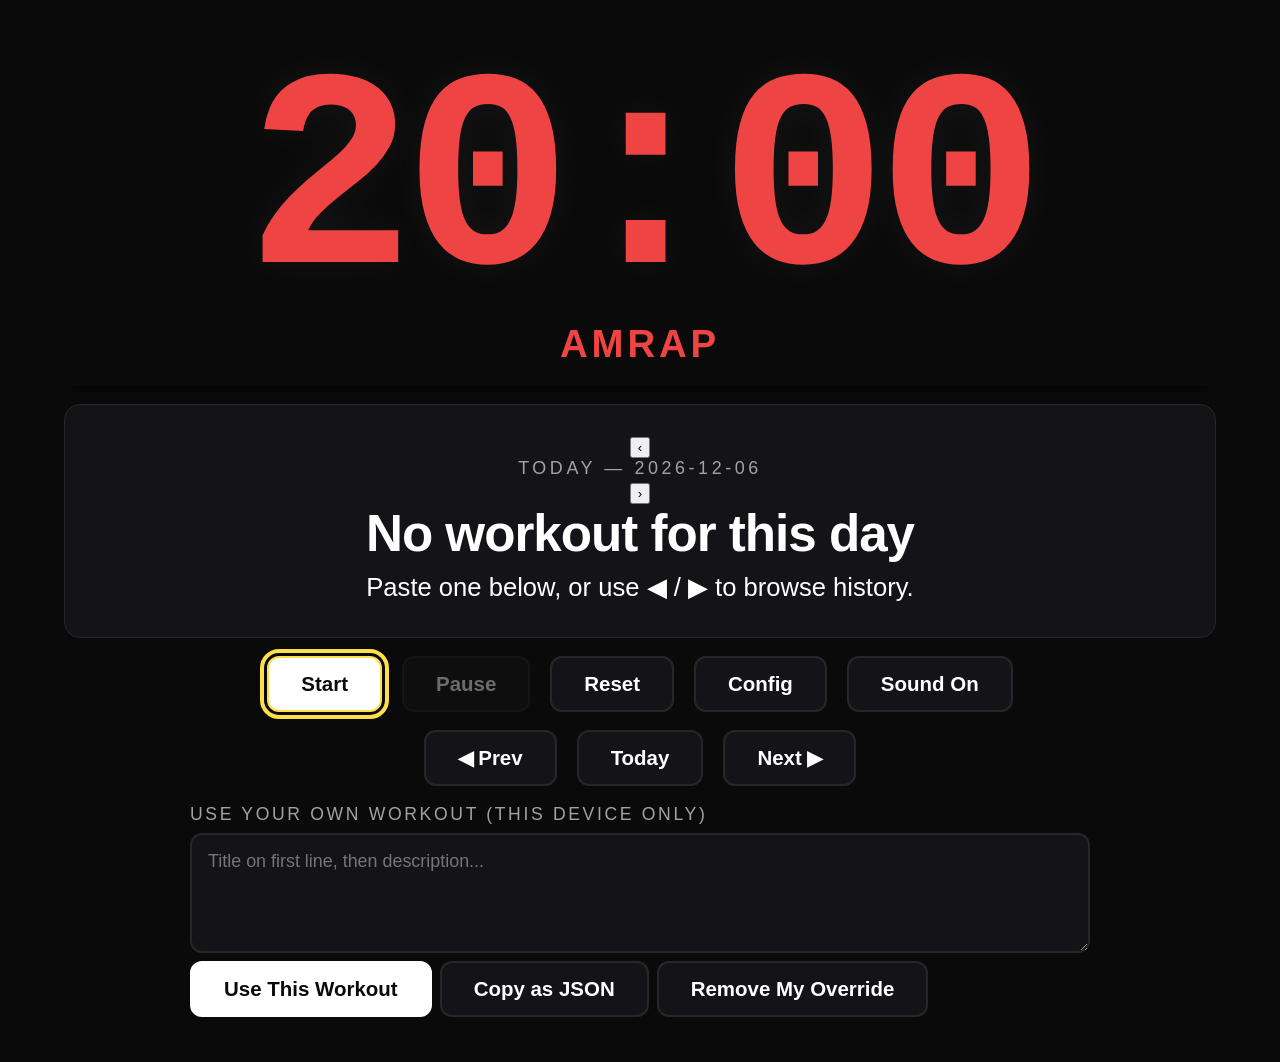
==== commit ae7a94a6: "Merge PR #11: UI polish round 2 UI polish: spacing, date picker chrome, sound icon, config modal" ====
--- a/public/index.html
+++ b/public/index.html
@@ -23,7 +23,11 @@
     </section>
 
     <section class="workout-area">
-      <div class="workout-date" id="workout-date"></div>
+      <div class="date-row">
+        <button id="btn-date-prev" class="date-arrow" type="button" aria-label="Previous day">&lsaquo;</button>
+        <div class="workout-date" id="workout-date"></div>
+        <button id="btn-date-next" class="date-arrow" type="button" aria-label="Next day">&rsaquo;</button>
+      </div>
       <h1 id="workout-title" class="workout-title">No workout loaded</h1>
       <pre id="workout-body" class="workout-body"></pre>
     </section>
@@ -33,7 +37,18 @@
       <button id="btn-pause" class="btn" type="button" disabled>Pause</button>
       <button id="btn-reset" class="btn" type="button">Reset</button>
       <button id="btn-config" class="btn" type="button">Config</button>
-      <button id="btn-mute" class="btn" type="button" aria-pressed="false">Sound On</button>
+      <button id="btn-mute" class="btn btn-icon" type="button" aria-pressed="false" aria-label="Toggle sound">
+        <svg class="icon icon-sound-on" viewBox="0 0 24 24" width="28" height="28" fill="none" stroke="currentColor" stroke-width="2" stroke-linecap="round" stroke-linejoin="round" aria-hidden="true">
+          <polygon points="11 5 6 9 2 9 2 15 6 15 11 19 11 5"/>
+          <path d="M19.07 4.93a10 10 0 0 1 0 14.14"/>
+          <path d="M15.54 8.46a5 5 0 0 1 0 7.07"/>
+        </svg>
+        <svg class="icon icon-sound-off" viewBox="0 0 24 24" width="28" height="28" fill="none" stroke="currentColor" stroke-width="2" stroke-linecap="round" stroke-linejoin="round" aria-hidden="true">
+          <polygon points="11 5 6 9 2 9 2 15 6 15 11 19 11 5"/>
+          <line x1="23" y1="9" x2="17" y2="15"/>
+          <line x1="17" y1="9" x2="23" y2="15"/>
+        </svg>
+      </button>
     </nav>
 
     <nav class="day-nav" aria-label="Day navigation">
@@ -61,18 +76,6 @@
         <span id="admin-status" class="admin-status" aria-live="polite"></span>
       </div>
     </section>
-
-    <section class="library-area" id="library-area" hidden>
-      <a href="/" class="library-back">&larr; Back to timer</a>
-      <h1 class="library-title">Workout Library</h1>
-      <p class="library-sub" id="library-sub">Recent published workouts</p>
-      <div id="library-list" class="library-list" aria-live="polite"></div>
-      <p id="library-empty" class="library-empty" hidden>No published workouts yet.</p>
-    </section>
-
-    <footer class="page-footer">
-      <a href="/wod" class="footer-link">Browse workout library &rarr;</a>
-    </footer>
   </main>
 
   <dialog id="config-dialog" class="config-dialog" aria-labelledby="config-title">
--- a/public/styles.css
+++ b/public/styles.css
@@ -36,7 +36,7 @@
 .app {
   display: grid;
   grid-template-rows: auto auto auto auto auto;
-  gap: clamp(1rem, 2vh, 2rem);
+  gap: clamp(0.5rem, 1.2vh, 1.25rem);
   max-width: 1600px;
   margin: 0 auto;
   transition: --accent 400ms ease;
@@ -112,16 +112,46 @@
   background: var(--panel);
   border: 1px solid var(--border);
   border-radius: 1rem;
-  padding: clamp(1rem, 3vw, 2rem);
+  padding: clamp(0.75rem, 2.5vw, 2rem);
   text-align: center;
 }
 
+/* Date row: ‹  TODAY — 2026-04-22  › */
+.date-row {
+  display: flex;
+  align-items: center;
+  justify-content: center;
+  gap: 0.5rem;
+  margin-bottom: 0.5rem;
+}
+
 .workout-date {
-  font-size: clamp(0.9rem, 1.4vw, 1.25rem);
+  font-size: clamp(0.95rem, 1.5vw, 1.35rem);
   color: var(--muted);
   text-transform: uppercase;
   letter-spacing: 0.2em;
-  margin-bottom: 0.25rem;
+  font-variant-numeric: tabular-nums;
+  white-space: nowrap;
+}
+
+.date-arrow {
+  appearance: none;
+  background: transparent;
+  border: none;
+  color: var(--muted);
+  font-size: clamp(1.5rem, 3vw, 2.25rem);
+  line-height: 1;
+  cursor: pointer;
+  padding: 0.25rem 0.75rem;
+  border-radius: 0.5rem;
+  font-family: inherit;
+  transition: color 120ms ease, background 120ms ease;
+}
+.date-arrow:hover { color: var(--fg); background: rgba(255, 255, 255, 0.05); }
+.date-arrow:focus-visible {
+  outline: 3px solid var(--focus);
+  outline-offset: 2px;
+  color: var(--fg);
 }
 
 .workout-title {
@@ -185,6 +215,22 @@
   border-color: var(--fg);
 }
 .btn-primary:hover:not(:disabled) { border-color: var(--focus); }
+
+/* Icon-only button (speaker mute toggle).
+   Width is narrower than a label-text button and the two SVGs share
+   the same slot, with aria-pressed driving which one is visible. */
+.btn-icon {
+  min-width: 4rem;
+  padding-left: 1rem;
+  padding-right: 1rem;
+  display: inline-flex;
+  align-items: center;
+  justify-content: center;
+}
+.btn-icon .icon { display: block; }
+#btn-mute[aria-pressed="false"] .icon-sound-off { display: none; }
+#btn-mute[aria-pressed="true"]  .icon-sound-on  { display: none; }
+#btn-mute[aria-pressed="true"]  { color: var(--muted); }
 
 /* --- Paste box --- */
 
@@ -297,9 +343,11 @@
 
 .preset-grid {
   display: grid;
-  grid-template-columns: repeat(auto-fit, minmax(140px, 1fr));
-  gap: 0.5rem;
-  margin-bottom: 1.5rem;
+  grid-template-columns: repeat(auto-fit, minmax(150px, 1fr));
+  gap: 0.5rem;
+  margin-bottom: 1.25rem;
+  padding-bottom: 1.25rem;
+  border-bottom: 1px solid var(--border);
 }
 
 .preset-btn {
@@ -308,12 +356,15 @@
   color: var(--fg);
   border: 2px solid var(--border);
   border-radius: 0.5rem;
-  padding: 0.75rem;
-  font-size: clamp(0.9rem, 1.4vw, 1.1rem);
+  padding: 0.85rem 0.75rem;
+  font-size: clamp(0.95rem, 1.5vw, 1.1rem);
   font-weight: 600;
   cursor: pointer;
   font-family: inherit;
-}
+  min-height: 3rem;
+  transition: border-color 120ms ease, background 120ms ease;
+}
+.preset-btn:hover:not([aria-selected="true"]) { border-color: var(--muted); }
 
 .preset-btn:focus-visible {
   outline: 3px solid var(--focus);
@@ -324,23 +375,28 @@
   background: var(--fg);
   color: var(--bg);
   border-color: var(--fg);
+  box-shadow: 0 0 0 3px rgba(255, 255, 255, 0.08);
 }
 
 .config-fields {
   display: grid;
-  gap: 1rem;
-  margin-bottom: 1.5rem;
-}
+  gap: 0.875rem;
+  margin-bottom: 1.25rem;
+}
+.config-fields:empty { margin-bottom: 0; }
 
 .config-fields label {
   display: grid;
-  gap: 0.25rem;
-  font-size: clamp(0.95rem, 1.4vw, 1.1rem);
+  gap: 0.35rem;
+  font-size: clamp(0.95rem, 1.4vw, 1.05rem);
+  font-weight: 500;
 }
 
 .config-fields .hint {
   color: var(--muted);
   font-size: 0.9em;
+  font-weight: 400;
+  font-variant-numeric: tabular-nums;
 }
 
 .config-fields input[type="number"],
@@ -396,141 +452,23 @@
 /* --- Responsive --- */
 
 @media (max-width: 640px) {
-  :root { --safe: 2vh 3vw; }
+  /* No TV overscan on phones — reclaim the edge padding for content. */
+  :root { --safe: 1.25vh 3vw; }
   .timer { font-size: clamp(5rem, 28vw, 10rem); }
-  .btn { min-width: 5.5rem; }
+  .timer-area { padding: 0.5rem 0 0.75rem; }
+  .btn { min-width: 5.5rem; min-height: 3rem; padding: 0.6rem 1rem; }
   .station-row { grid-template-columns: 1fr 5rem auto; }
+  .app { gap: 0.6rem; }
+  .workout-area { padding: 0.75rem 1rem; }
+  .workout-title { font-size: clamp(1.5rem, 6vw, 2.5rem); }
+  .workout-body { font-size: clamp(1rem, 4.5vw, 1.5rem); }
+  .controls, .day-nav, .paste-actions { gap: 0.4rem; }
+  .paste-box { padding: 0.6rem; }
 }
 
 @media (min-width: 1200px) {
   /* Likely a TV — keep generous spacing */
   .controls, .day-nav { gap: 1.25rem; }
-}
-
-/* --- Page footer (link to /wod library, kept low-key on purpose) --- */
-
-.page-footer {
-  margin-top: 1rem;
-  padding: 0.75rem 0;
-  text-align: center;
-}
-
-.footer-link {
-  color: var(--muted);
-  text-decoration: none;
-  font-size: clamp(0.85rem, 1.2vw, 1rem);
-  letter-spacing: 0.05em;
-  border-bottom: 1px solid transparent;
-  padding-bottom: 1px;
-  transition: color 120ms ease, border-color 120ms ease;
-}
-.footer-link:hover { color: var(--fg); border-bottom-color: var(--muted); }
-.footer-link:focus-visible {
-  outline: 3px solid var(--focus);
-  outline-offset: 4px;
-  color: var(--fg);
-}
-
-/* --- Workout library (/wod page) --- */
-
-.library-area[hidden] { display: none; }
-
-.library-area {
-  max-width: 900px;
-  margin: 0 auto;
-  width: 100%;
-  padding: 1rem 0;
-}
-
-.library-back {
-  display: inline-block;
-  color: var(--muted);
-  text-decoration: none;
-  font-size: clamp(0.9rem, 1.3vw, 1.05rem);
-  margin-bottom: 1rem;
-  padding: 0.5rem 0.75rem;
-  border-radius: 0.5rem;
-  transition: color 120ms ease, background 120ms ease;
-}
-.library-back:hover { color: var(--fg); background: rgba(255, 255, 255, 0.05); }
-.library-back:focus-visible {
-  outline: 3px solid var(--focus);
-  outline-offset: 2px;
-  color: var(--fg);
-}
-
-.library-title {
-  font-size: clamp(2rem, 4.5vw, 3.5rem);
-  font-weight: 800;
-  letter-spacing: -0.02em;
-  margin: 0;
-}
-
-.library-sub {
-  color: var(--muted);
-  font-size: clamp(0.95rem, 1.4vw, 1.15rem);
-  margin: 0 0 1.5rem 0;
-}
-
-.library-list {
-  display: grid;
-  gap: clamp(0.75rem, 2vw, 1.25rem);
-}
-
-.library-card {
-  background: var(--panel);
-  border: 1px solid var(--border);
-  border-radius: 1rem;
-  padding: clamp(1rem, 2.5vw, 1.75rem);
-  display: grid;
-  gap: 0.5rem;
-}
-
-.library-date {
-  font-size: clamp(0.8rem, 1.2vw, 0.95rem);
-  color: var(--muted);
-  text-transform: uppercase;
-  letter-spacing: 0.2em;
-  font-variant-numeric: tabular-nums;
-}
-
-.library-card-title {
-  font-size: clamp(1.5rem, 3vw, 2.25rem);
-  font-weight: 800;
-  margin: 0;
-  letter-spacing: -0.02em;
-}
-
-.library-card-body {
-  font-size: clamp(1rem, 1.6vw, 1.25rem);
-  white-space: pre-wrap;
-  margin: 0.25rem 0 0.5rem 0;
-  font-family: inherit;
-  line-height: 1.4;
-}
-
-.library-open {
-  justify-self: start;
-  color: var(--muted);
-  text-decoration: none;
-  font-size: clamp(0.9rem, 1.3vw, 1.05rem);
-  padding: 0.4rem 0.75rem;
-  border: 1px solid var(--border);
-  border-radius: 0.5rem;
-  transition: color 120ms ease, border-color 120ms ease;
-}
-.library-open:hover { color: var(--fg); border-color: var(--muted); }
-.library-open:focus-visible {
-  outline: 3px solid var(--focus);
-  outline-offset: 2px;
-  color: var(--fg);
-}
-
-.library-empty {
-  color: var(--muted);
-  font-size: clamp(1rem, 1.5vw, 1.2rem);
-  text-align: center;
-  padding: 2rem 0;
 }
 
 /* Reduce motion */
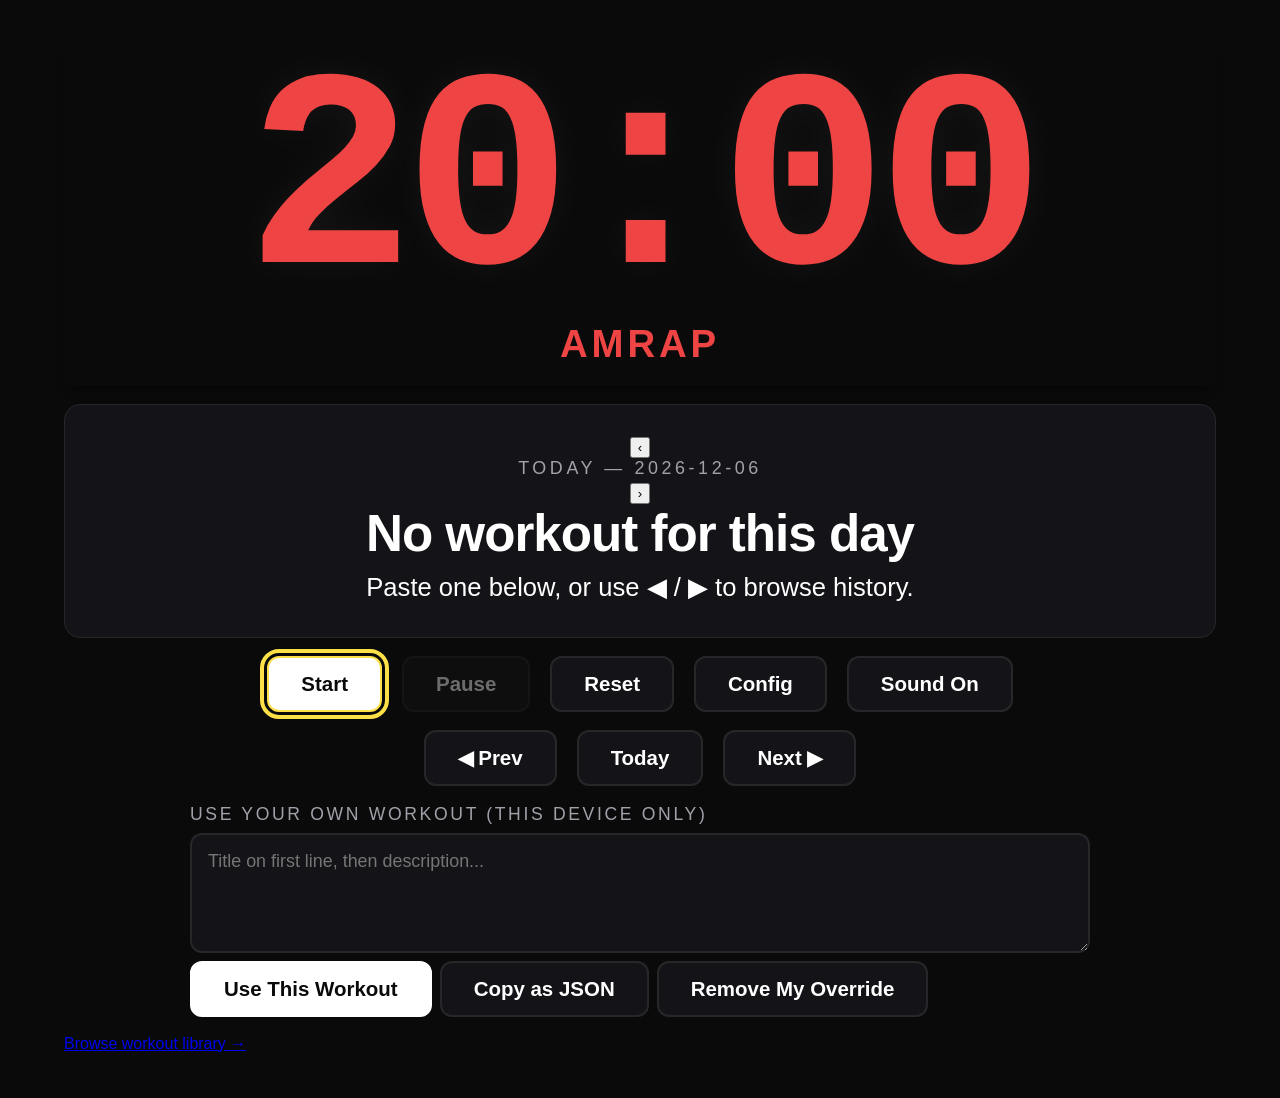
==== commit 2c87fed6: "Merge PR #12: /wod workout library + footer link Add /wod workout library page + footer link from ho" ====
--- a/public/index.html
+++ b/public/index.html
@@ -76,6 +76,18 @@
         <span id="admin-status" class="admin-status" aria-live="polite"></span>
       </div>
     </section>
+
+    <section class="library-area" id="library-area" hidden>
+      <a href="/" class="library-back">&larr; Back to timer</a>
+      <h1 class="library-title">Workout Library</h1>
+      <p class="library-sub" id="library-sub">Recent published workouts</p>
+      <div id="library-list" class="library-list" aria-live="polite"></div>
+      <p id="library-empty" class="library-empty" hidden>No published workouts yet.</p>
+    </section>
+
+    <footer class="page-footer">
+      <a href="/wod" class="footer-link">Browse workout library &rarr;</a>
+    </footer>
   </main>
 
   <dialog id="config-dialog" class="config-dialog" aria-labelledby="config-title">
--- a/public/styles.css
+++ b/public/styles.css
@@ -471,6 +471,132 @@
   .controls, .day-nav { gap: 1.25rem; }
 }
 
+/* --- Page footer (link to /wod library, kept low-key on purpose) --- */
+
+.page-footer {
+  margin-top: 1rem;
+  padding: 0.75rem 0;
+  text-align: center;
+}
+
+.footer-link {
+  color: var(--muted);
+  text-decoration: none;
+  font-size: clamp(0.85rem, 1.2vw, 1rem);
+  letter-spacing: 0.05em;
+  border-bottom: 1px solid transparent;
+  padding-bottom: 1px;
+  transition: color 120ms ease, border-color 120ms ease;
+}
+.footer-link:hover { color: var(--fg); border-bottom-color: var(--muted); }
+.footer-link:focus-visible {
+  outline: 3px solid var(--focus);
+  outline-offset: 4px;
+  color: var(--fg);
+}
+
+/* --- Workout library (/wod page) --- */
+
+.library-area[hidden] { display: none; }
+
+.library-area {
+  max-width: 900px;
+  margin: 0 auto;
+  width: 100%;
+  padding: 1rem 0;
+}
+
+.library-back {
+  display: inline-block;
+  color: var(--muted);
+  text-decoration: none;
+  font-size: clamp(0.9rem, 1.3vw, 1.05rem);
+  margin-bottom: 1rem;
+  padding: 0.5rem 0.75rem;
+  border-radius: 0.5rem;
+  transition: color 120ms ease, background 120ms ease;
+}
+.library-back:hover { color: var(--fg); background: rgba(255, 255, 255, 0.05); }
+.library-back:focus-visible {
+  outline: 3px solid var(--focus);
+  outline-offset: 2px;
+  color: var(--fg);
+}
+
+.library-title {
+  font-size: clamp(2rem, 4.5vw, 3.5rem);
+  font-weight: 800;
+  letter-spacing: -0.02em;
+  margin: 0;
+}
+
+.library-sub {
+  color: var(--muted);
+  font-size: clamp(0.95rem, 1.4vw, 1.15rem);
+  margin: 0 0 1.5rem 0;
+}
+
+.library-list {
+  display: grid;
+  gap: clamp(0.75rem, 2vw, 1.25rem);
+}
+
+.library-card {
+  background: var(--panel);
+  border: 1px solid var(--border);
+  border-radius: 1rem;
+  padding: clamp(1rem, 2.5vw, 1.75rem);
+  display: grid;
+  gap: 0.5rem;
+}
+
+.library-date {
+  font-size: clamp(0.8rem, 1.2vw, 0.95rem);
+  color: var(--muted);
+  text-transform: uppercase;
+  letter-spacing: 0.2em;
+  font-variant-numeric: tabular-nums;
+}
+
+.library-card-title {
+  font-size: clamp(1.5rem, 3vw, 2.25rem);
+  font-weight: 800;
+  margin: 0;
+  letter-spacing: -0.02em;
+}
+
+.library-card-body {
+  font-size: clamp(1rem, 1.6vw, 1.25rem);
+  white-space: pre-wrap;
+  margin: 0.25rem 0 0.5rem 0;
+  font-family: inherit;
+  line-height: 1.4;
+}
+
+.library-open {
+  justify-self: start;
+  color: var(--muted);
+  text-decoration: none;
+  font-size: clamp(0.9rem, 1.3vw, 1.05rem);
+  padding: 0.4rem 0.75rem;
+  border: 1px solid var(--border);
+  border-radius: 0.5rem;
+  transition: color 120ms ease, border-color 120ms ease;
+}
+.library-open:hover { color: var(--fg); border-color: var(--muted); }
+.library-open:focus-visible {
+  outline: 3px solid var(--focus);
+  outline-offset: 2px;
+  color: var(--fg);
+}
+
+.library-empty {
+  color: var(--muted);
+  font-size: clamp(1rem, 1.5vw, 1.2rem);
+  text-align: center;
+  padding: 2rem 0;
+}
+
 /* Reduce motion */
 @media (prefers-reduced-motion: reduce) {
   .app[data-warn="true"] .timer { animation: none; }
